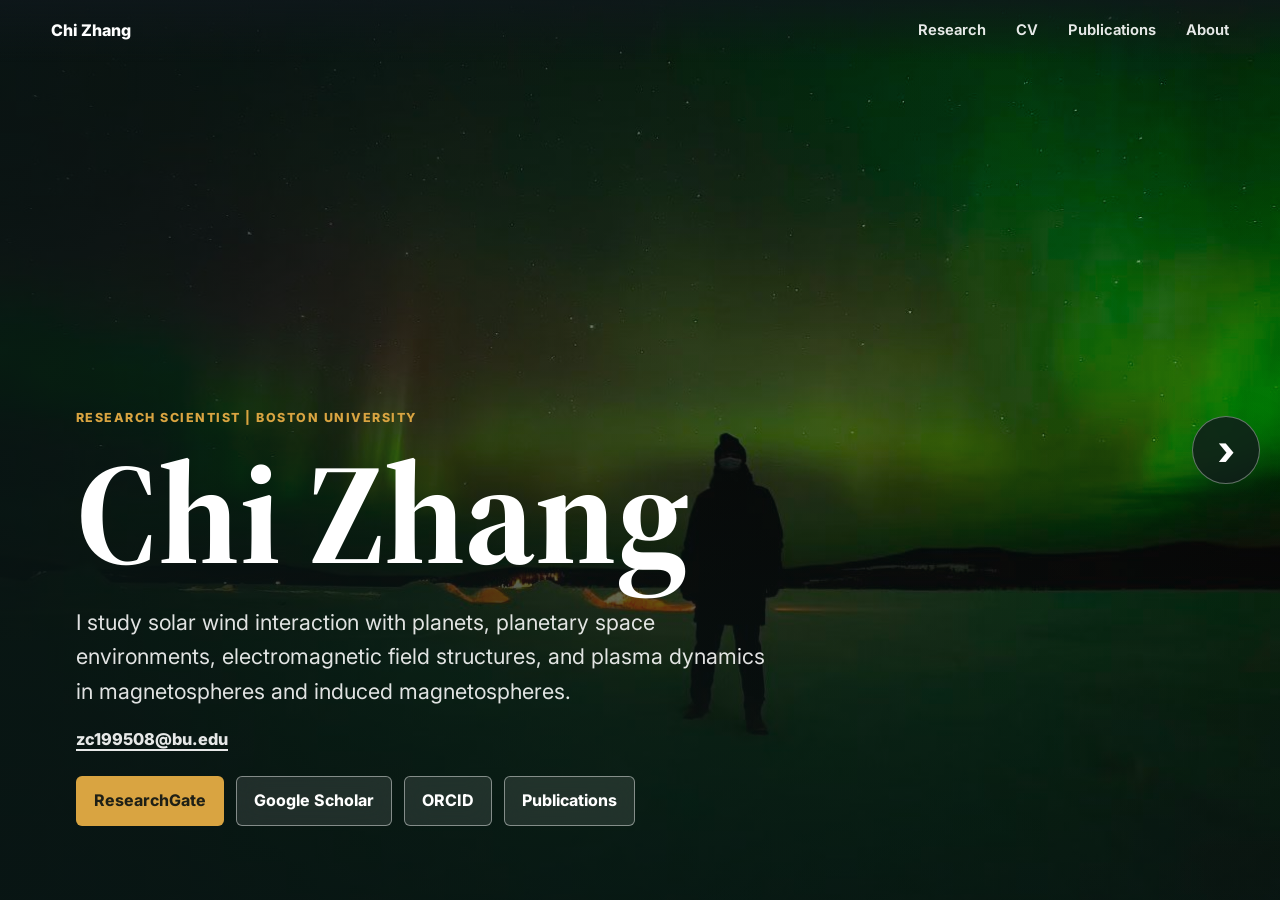
==== index.html @ c7d735a4 "Refine role panel and remove publications slide" ====
<!DOCTYPE html>
<html lang="en">
<head>
  <meta charset="utf-8">
  <meta name="viewport" content="width=device-width, initial-scale=1">
  <meta name="description" content="Chi Zhang, Research Scientist at Boston University Center for Space Physics. Space plasma physics, Martian ion escape, and planetary magnetospheres.">
  <title>Chi Zhang | Space Plasma Physics</title>
  <link rel="preconnect" href="https://fonts.googleapis.com">
  <link rel="preconnect" href="https://fonts.gstatic.com" crossorigin>
  <link href="https://fonts.googleapis.com/css2?family=Inter:wght@400;500;600;700;800&family=Source+Serif+4:wght@600;700&display=swap" rel="stylesheet">
  <link rel="stylesheet" href="styles.css">
</head>
<body class="home-page">
  <header class="site-header" aria-label="Primary navigation">
    <a class="brand" href="#home">Chi Zhang</a>
    <nav>
      <a href="#role">Research</a>
      <a href="#cv">CV</a>
      <a href="publications.html">Publications</a>
      <a href="#about">About</a>
    </nav>
  </header>

  <main id="top" class="horizontal-deck">
    <section id="home" class="hero" aria-labelledby="page-title">
      <div class="hero-media" aria-hidden="true">
        <img src="assets/aurora-sweden.jpg" alt="">
      </div>
      <div class="hero-overlay"></div>
      <div class="hero-content">
        <p class="eyebrow">Research Scientist | Boston University</p>
        <h1 id="page-title">Chi Zhang</h1>
        <p class="hero-copy">
          I study solar wind interaction with planets, planetary space environments, electromagnetic field structures, and plasma dynamics in magnetospheres and induced magnetospheres.
        </p>
        <p class="hero-email"><a href="mailto:zc199508@bu.edu">zc199508@bu.edu</a></p>
        <div class="hero-actions" aria-label="Profile links">
          <a class="button primary" href="https://www.researchgate.net/profile/Chi-Zhang-248?ev=hdr_xprf">ResearchGate</a>
          <a class="button secondary" href="https://scholar.google.com/citations?user=lSBqPlkAAAAJ&hl=zh-CN">Google Scholar</a>
          <a class="button secondary" href="https://orcid.org/0000-0001-9154-596X">ORCID</a>
          <a class="button secondary" href="publications.html">Publications</a>
        </div>
      </div>
      <a class="page-arrow next" href="#role" aria-label="Next section">›</a>
    </section>

    <section id="role" class="intro-band" aria-label="Profile overview">
      <div class="container intro-grid">
        <div class="intro-copy">
          <p class="section-kicker">Current Role</p>
          <h2>Research Scientist</h2>
          <p>
            I am a Research Scientist at the Center for Space Physics, Boston University. My work primarily uses in-situ spacecraft data, especially NASA's MAVEN measurements, to characterize the Martian space environment, solar-wind-driven plasma dynamics, and ion acceleration and escape.
          </p>
        </div>
        <img class="role-photo" src="assets/portrait-library.jpg" alt="Chi Zhang in a library">
        <aside class="profile-card" aria-label="Quick facts">
          <p>
            My work primarily uses in-situ spacecraft data, especially NASA's MAVEN measurements, to characterize the Martian space environment, solar-wind-driven plasma dynamics, and ion acceleration and escape.
          </p>
          <dl>
            <div>
              <dt>Institution</dt>
              <dd>Boston University, Center for Space Physics</dd>
            </div>
            <div>
              <dt>Research Areas</dt>
              <dd>Ion escape, magnetospheric physics, Mars, space plasma</dd>
            </div>
            <div>
              <dt>Email</dt>
              <dd><a href="mailto:zc199508@bu.edu">zc199508@bu.edu</a></dd>
            </div>
            <div>
              <dt>ORCID</dt>
              <dd><a href="https://orcid.org/0000-0001-9154-596X">0000-0001-9154-596X</a></dd>
            </div>
          </dl>
          <div class="role-focus" aria-label="Research focus">
            <p class="role-focus-title">Research Focus</p>
            <ul>
              <li>
                <strong>Planetary space environments</strong>
                <span>Electromagnetic fields, plasma environments, and planetary plasma dynamics.</span>
              </li>
              <li>
                <strong>Solar wind-planet interaction</strong>
                <span>Mass and energy transfer and conversion in solar wind-planet coupling.</span>
              </li>
              <li>
                <strong>Atmospheric escape</strong>
                <span>Solar wind and EUV-driven ion escape and long-term atmospheric evolution.</span>
              </li>
            </ul>
          </div>
        </aside>
      </div>
      <a class="page-arrow prev" href="#home" aria-label="Previous section">‹</a>
      <a class="page-arrow next" href="#featured" aria-label="Next section">›</a>
    </section>

    <section id="featured" class="section featured-section" aria-labelledby="featured-title">
      <div class="container">
        <div class="section-heading">
          <p class="section-kicker">Featured Work</p>
          <h2 id="featured-title">Research Highlights</h2>
          <p class="muted">Representative papers on Martian ion drift, ion escape, magnetic fields, electrons, and solar wind interaction.</p>
        </div>
        <div class="featured-grid">
          <article class="featured-lead">
            <img src="assets/paper-ion-drift.jpg" alt="Conceptual illustration of ion drift patterns at Mars">
            <div>
              <p class="year">Nature Communications | 2023</p>
              <h3>Detection of magnetospheric ion drift patterns at Mars</h3>
              <p>
                Discovery of wedge-like ion dispersion structures within Martian crustal fields, showing that magnetized ion behavior typical of intrinsic magnetospheres can also occur at Mars.
              </p>
              <p class="doi"><a href="https://doi.org/10.1038/s41467-023-42630-7">DOI: 10.1038/s41467-023-42630-7</a></p>
              <a href="https://www.nature.com/articles/s41467-023-42630-7">Read the article</a>
            </div>
          </article>
          <article>
            <img class="featured-card-media" src="assets/paper-anomalous-ion-escape.jpg" alt="MAVEN and Tianwen-1 observations of anomalous ion escape at Mars">
            <p class="year">Nature Communications | 2025</p>
            <h3>Anomalous Transient Enhancement of Planetary Ion Escape at Mars</h3>
            <p>Multi-spacecraft observations reveal transient ion escape enhancement at Mars under steady and weak solar wind conditions.</p>
            <p class="doi"><a href="https://doi.org/10.1038/s41467-025-58351-y">DOI: 10.1038/s41467-025-58351-y</a></p>
            <a href="https://www.nature.com/articles/s41467-025-58351-y">Read the article</a>
          </article>
          <article>
            <img class="featured-card-media" src="assets/paper-global-energy.jpg" alt="Global energy transport and conversion in the solar wind-Mars interaction">
            <p class="year">JGR: Planets | 2025</p>
            <h3>Global Energy Transport and Conversion in the Solar Wind-Mars Interaction</h3>
            <p>Statistical maps of electromagnetic energy transport and conversion across the Martian space environment.</p>
            <p class="doi"><a href="https://doi.org/10.1029/2025JE009295">DOI: 10.1029/2025JE009295</a></p>
            <a href="https://doi.org/10.1029/2025JE009295">Read the article</a>
          </article>
          <article>
            <img class="featured-card-media" src="assets/paper-3d-magnetic-field.jpg" alt="Three-dimensional induced magnetic field configuration around Mars">
            <p class="year">JGR: Planets | 2022</p>
            <h3>Three-Dimensional Configuration of Induced Magnetic Fields Around Mars</h3>
            <p>Observational reconstruction of the induced magnetic field configuration around Mars.</p>
            <p class="doi"><a href="https://doi.org/10.1029/2022JE007334">DOI: 10.1029/2022JE007334</a></p>
          </article>
          <article>
            <img class="featured-card-media" src="assets/paper-ulf-wave.png" alt="Illustration of ULF waves reforming the Martian bow shock">
            <p class="year">AGU Advances | 2025</p>
            <h3>Role of ULF Waves in Reforming the Martian Bow Shock</h3>
            <p>A study of how ultra-low-frequency waves contribute to Martian bow shock dynamics and reformation.</p>
            <p class="doi"><a href="https://doi.org/10.1029/2025AV001654">DOI: 10.1029/2025AV001654</a></p>
          </article>
        </div>
        <div class="section-action">
          <a class="button dark" href="publications.html">View Full Publications</a>
        </div>
      </div>
      <a class="page-arrow prev" href="#role" aria-label="Previous section">‹</a>
      <a class="page-arrow next" href="#cv" aria-label="Next section">›</a>
    </section>

    <section id="cv" class="section cv-section">
      <div class="container cv-layout">
        <div class="section-heading">
          <p class="section-kicker">CV</p>
          <h2>Education & Positions</h2>
          <p class="muted">Academic training, appointments, and selected honors.</p>
        </div>
        <div class="cv-columns">
          <section aria-labelledby="education-title">
            <h3 id="education-title">Education</h3>
            <div class="timeline">
              <article>
                <p class="date">2018.09 - 2023.06</p>
                <h4>Ph.D., Geophysics</h4>
                <p>University of Chinese Academy of Sciences, Beijing, China</p>
              </article>
              <article>
                <p class="date">2021.11 - 2022.10</p>
                <h4>Visiting Student</h4>
                <p>Swedish Institute of Space Physics, Kiruna, Sweden</p>
              </article>
              <article>
                <p class="date">2014.09 - 2018.06</p>
                <h4>B.S., Geophysics</h4>
                <p>China University of Geosciences (Wuhan), Wuhan, China</p>
              </article>
            </div>
          </section>
          <section aria-labelledby="positions-title">
            <h3 id="positions-title">Academic Positions</h3>
            <div class="timeline">
              <article>
                <p class="date">2025.08 - Present</p>
                <h4>Research Scientist</h4>
                <p>Boston University, Boston, MA, USA</p>
              </article>
              <article>
                <p class="date">2023.09 - 2025.08</p>
                <h4>Postdoctoral Associate</h4>
                <p>Boston University, Boston, MA, USA</p>
              </article>
            </div>
          </section>
          <section class="honors" aria-labelledby="honors-title">
            <h3 id="honors-title">Selected Honors, Fellowships, and Awards</h3>
            <div class="honor-list">
              <p><span>2024</span> Selected to attend 18th NASA Heliophysics Summer School</p>
              <p><span>2024</span> Outstanding Doctoral Dissertation Award, Chinese Academy of Sciences</p>
              <p><span>2024</span> Outstanding Contribution to the Mars Express mission 20 years in space, European Space Agency</p>
              <p><span>2023</span> Dean Scholarship, Chinese Academy of Sciences</p>
              <p><span>2022</span> National Scholarship, Chinese Academy of Sciences</p>
              <p><span>2020</span> Zhuliyuehua Scholarship, Chinese Academy of Sciences</p>
              <p><span>2020</span> National Scholarship, Chinese Academy of Sciences</p>
            </div>
          </section>
        </div>
      </div>
      <a class="page-arrow prev" href="#featured" aria-label="Previous section">‹</a>
      <a class="page-arrow next" href="#about" aria-label="Next section">›</a>
    </section>

    <section id="about" class="section about-section">
      <div class="container about-grid">
        <div>
          <p class="section-kicker">Beyond The Office</p>
          <h2>Roots, rhythms, and the game</h2>
          <p>
            During my Ph.D. at the Institute of Geology and Geophysics, Chinese Academy of Sciences, I spent 2021.11-2022.10 as a visiting student at the Swedish Institute of Space Physics in Kiruna, Sweden, where I learned Mars Express ion data analysis. Away from research, I enjoy Jay Chou's music, especially "&#x67AB;" ("Maple"), basketball, and the NBA 2K series. Kobe Bryant is my favorite player, and the Mamba Mentality continues to inspire me.
          </p>
        </div>
        <div class="photo-mosaic" aria-label="Personal photo gallery">
          <figure class="wide">
            <img src="assets/sky-sweden.jpg" alt="Colorful polar stratospheric clouds over a snowy road in Sweden">
            <figcaption>Kiruna, Sweden</figcaption>
          </figure>
          <figure>
            <img src="assets/research-visit.jpg" alt="Research visit group photo in front of a space science wall">
            <figcaption>Swedish Institute of Space Physics</figcaption>
          </figure>
          <figure>
            <img src="assets/basketball.jpg" alt="Chi Zhang playing basketball">
            <figcaption>Basketball</figcaption>
          </figure>
          <figure>
            <img src="assets/jay-chou.jpg" alt="Jay Chou album image">
            <figcaption>Jay Chou | &#x67AB; (Maple)</figcaption>
          </figure>
          <figure>
            <img src="assets/kobe-bryant.jpg" alt="Kobe Bryant Mamba Mentality image">
            <figcaption>Kobe Bryant | Mamba Mentality</figcaption>
          </figure>
        </div>
      </div>
      <a class="page-arrow prev" href="#cv" aria-label="Previous section">‹</a>
    </section>

  </main>

  <footer>
    <p>Chi Zhang | Center for Space Physics, Boston University</p>
    <p>Last updated May 2026</p>
  </footer>
</body>
</html>
---- styles.css ----
:root {
  --ink: #182025;
  --muted: #5d676d;
  --line: #d9e0df;
  --paper: #f7f6f1;
  --white: #ffffff;
  --forest: #1f4d43;
  --teal: #2a7f77;
  --rust: #b86137;
  --gold: #d9a441;
  --shadow: 0 24px 70px rgba(20, 31, 36, 0.18);
}

* {
  box-sizing: border-box;
}

html {
  scroll-behavior: smooth;
}

body {
  margin: 0;
  color: var(--ink);
  background: var(--paper);
  font-family: Inter, system-ui, -apple-system, BlinkMacSystemFont, "Segoe UI", sans-serif;
  line-height: 1.6;
}

body.home-page {
  overflow: hidden;
}

img {
  display: block;
  max-width: 100%;
}

a {
  color: inherit;
}

.site-header {
  position: fixed;
  z-index: 20;
  top: 0;
  left: 0;
  right: 0;
  display: flex;
  align-items: center;
  justify-content: space-between;
  gap: 24px;
  padding: 18px clamp(20px, 4vw, 56px);
  color: var(--white);
  background: linear-gradient(to bottom, rgba(15, 24, 28, 0.78), rgba(15, 24, 28, 0));
}

.site-header.solid {
  position: sticky;
  color: var(--white);
  background: rgba(17, 25, 28, 0.96);
}

.brand {
  font-weight: 800;
  text-decoration: none;
  letter-spacing: 0;
}

nav {
  display: flex;
  gap: clamp(14px, 2.4vw, 30px);
  align-items: center;
  font-size: 0.92rem;
  font-weight: 650;
}

nav a {
  text-decoration: none;
  opacity: 0.9;
}

nav a:hover {
  opacity: 1;
}

.hero {
  position: relative;
  min-height: 88svh;
  display: grid;
  align-items: end;
  overflow: hidden;
  color: var(--white);
  padding: 120px clamp(20px, 6vw, 76px) 74px;
}

.horizontal-deck {
  display: flex;
  width: 100vw;
  height: 100svh;
  overflow-x: auto;
  overflow-y: hidden;
  scroll-snap-type: x mandatory;
  scroll-behavior: smooth;
  scrollbar-width: none;
}

.horizontal-deck::-webkit-scrollbar {
  display: none;
}

.horizontal-deck > section {
  position: relative;
  flex: 0 0 100vw;
  height: 100svh;
  overflow-y: auto;
  scroll-snap-align: start;
  scroll-snap-stop: always;
}

.page-arrow {
  position: absolute;
  z-index: 12;
  top: 50%;
  display: inline-grid;
  width: 68px;
  height: 68px;
  place-items: center;
  border-radius: 999px;
  color: var(--white);
  border: 1px solid rgba(255, 255, 255, 0.36);
  background: rgba(17, 25, 28, 0.82);
  box-shadow: 0 18px 48px rgba(17, 25, 28, 0.28);
  font-size: 2.7rem;
  font-weight: 700;
  line-height: 1;
  text-decoration: none;
  transform: translateY(-50%);
  backdrop-filter: blur(10px);
}

.page-arrow.prev {
  left: 20px;
}

.page-arrow.next {
  right: 20px;
}

.page-arrow:hover {
  background: var(--forest);
  transform: translateY(-50%) scale(1.04);
}

.horizontal-deck .section,
.horizontal-deck .intro-band {
  display: grid;
  align-items: center;
  padding-top: clamp(72px, 7vw, 92px);
  padding-bottom: clamp(42px, 5vw, 64px);
}

.horizontal-deck .section-heading h2 {
  font-size: clamp(2rem, 3.5vw, 3.4rem);
}

.horizontal-deck .featured-section .section-heading {
  margin-bottom: 22px;
}

.horizontal-deck .featured-section .section-action {
  margin-top: 14px;
}

.horizontal-deck .hero {
  min-height: 100svh;
  height: 100svh;
}

.horizontal-deck #role {
  padding-top: clamp(56px, 5vw, 70px);
  padding-bottom: clamp(24px, 3vw, 42px);
}

.hero-media,
.hero-overlay {
  position: absolute;
  inset: 0;
}

.hero-media img {
  width: 100%;
  height: 100%;
  object-fit: cover;
}

.hero-overlay {
  background:
    linear-gradient(90deg, rgba(8, 21, 20, 0.86), rgba(8, 21, 20, 0.52) 46%, rgba(8, 21, 20, 0.18)),
    linear-gradient(0deg, rgba(8, 21, 20, 0.74), rgba(8, 21, 20, 0.05) 48%);
}

.hero-content {
  position: relative;
  width: min(780px, 100%);
}

.eyebrow,
.section-kicker {
  margin: 0 0 12px;
  color: var(--gold);
  font-size: 0.78rem;
  font-weight: 800;
  letter-spacing: 0.12em;
  text-transform: uppercase;
}

h1,
h2,
h3,
p {
  overflow-wrap: anywhere;
}

h1,
h2 {
  font-family: "Source Serif 4", Georgia, serif;
  line-height: 1.02;
  letter-spacing: 0;
}

h1 {
  margin: 0;
  font-size: clamp(4rem, 12vw, 9rem);
}

h2 {
  margin: 0 0 18px;
  font-size: clamp(2.2rem, 5vw, 4.8rem);
}

h3 {
  margin: 0 0 10px;
  line-height: 1.2;
  font-size: 1.08rem;
}

.hero-copy {
  max-width: 690px;
  margin: 18px 0 28px;
  color: rgba(255, 255, 255, 0.88);
  font-size: clamp(1.04rem, 2vw, 1.35rem);
}

.hero-email {
  margin: -10px 0 24px;
  color: rgba(255, 255, 255, 0.9);
  font-size: 1.02rem;
  font-weight: 800;
}

.hero-email a {
  text-decoration-thickness: 2px;
  text-underline-offset: 4px;
}

.hero-actions,
.contact-actions {
  display: flex;
  flex-wrap: wrap;
  gap: 12px;
}

.button {
  display: inline-flex;
  min-height: 44px;
  align-items: center;
  justify-content: center;
  border: 1px solid transparent;
  border-radius: 6px;
  padding: 11px 17px;
  font-weight: 750;
  text-decoration: none;
  transition: transform 180ms ease, background 180ms ease, border-color 180ms ease;
}

.button:hover {
  transform: translateY(-1px);
}

.button.primary {
  background: var(--gold);
  color: #1f2016;
}

.button.secondary {
  border-color: rgba(255, 255, 255, 0.45);
  color: var(--white);
  background: rgba(255, 255, 255, 0.1);
  backdrop-filter: blur(12px);
}

.button.dark {
  color: var(--white);
  background: var(--forest);
}

.container {
  width: min(1160px, calc(100% - 40px));
  margin: 0 auto;
}

.section {
  padding: clamp(70px, 10vw, 126px) 0;
}

.intro-band {
  background: var(--white);
  padding: clamp(54px, 8vw, 92px) 0;
}

.intro-grid,
.about-grid,
.contact-grid {
  display: grid;
  grid-template-columns: minmax(0, 1.05fr) minmax(320px, 0.95fr);
  gap: clamp(34px, 6vw, 72px);
  align-items: center;
}

.horizontal-deck .intro-grid {
  width: min(1320px, calc(100% - 96px));
  grid-template-columns: minmax(360px, 0.92fr) minmax(520px, 1.08fr);
  grid-template-areas:
    "copy copy"
    "photo card";
  align-items: center;
  gap: 14px clamp(44px, 5vw, 76px);
}

.horizontal-deck .intro-copy {
  grid-area: copy;
  justify-self: center;
  max-width: 980px;
  text-align: center;
}

.horizontal-deck .intro-copy h2 {
  font-size: clamp(3.8rem, 5.1vw, 5.8rem);
  margin-bottom: 8px;
}

.horizontal-deck .intro-copy p:not(.section-kicker) {
  display: none;
}

.role-photo {
  display: none;
}

.horizontal-deck .role-photo {
  display: block;
  grid-area: photo;
  justify-self: end;
  width: min(500px, 100%);
  height: min(520px, calc(100svh - 250px));
  aspect-ratio: auto;
  object-fit: cover;
  border-radius: 8px;
  box-shadow: var(--shadow);
}

.horizontal-deck .profile-card {
  grid-area: card;
  justify-self: start;
  grid-template-columns: 1fr;
  width: min(720px, 100%);
  padding: clamp(18px, 1.8vw, 24px);
}

.horizontal-deck .profile-card > p {
  margin: 0 0 16px;
  color: var(--muted);
  font-size: clamp(1.08rem, 1.25vw, 1.28rem);
  line-height: 1.52;
}

.horizontal-deck .intro-grid::after {
  content: none;
}

.intro-grid > div > p,
.about-grid > div > p,
.contact-grid > div > p,
.muted {
  color: var(--muted);
  font-size: 1.05rem;
}

.profile-card {
  display: grid;
  grid-template-columns: 148px minmax(0, 1fr);
  gap: 22px;
  align-items: center;
  border: 1px solid var(--line);
  border-radius: 8px;
  padding: 18px;
  background: #fbfaf6;
  box-shadow: var(--shadow);
}

.profile-card img {
  width: 148px;
  aspect-ratio: 1;
  object-fit: cover;
  border-radius: 8px;
}

dl {
  margin: 0;
}

dl div + div {
  margin-top: 14px;
}

.horizontal-deck dl div + div {
  margin-top: 13px;
}

dt {
  color: var(--teal);
  font-size: 0.78rem;
  font-weight: 800;
  letter-spacing: 0.1em;
  text-transform: uppercase;
}

dd {
  margin: 2px 0 0;
  font-size: 1.02rem;
  font-weight: 700;
}

.role-focus {
  margin-top: 13px;
  border-top: 1px solid var(--line);
  padding-top: 11px;
}

.role-focus-title {
  margin: 0 0 10px;
  color: var(--teal);
  font-size: 0.75rem;
  font-weight: 800;
  letter-spacing: 0.1em;
  text-transform: uppercase;
}

.role-focus ul {
  display: grid;
  grid-template-columns: repeat(3, minmax(0, 1fr));
  gap: 9px;
  margin: 0;
  padding: 0;
  list-style: none;
}

.role-focus li {
  display: grid;
  gap: 2px;
}

.role-focus strong {
  color: var(--ink);
  font-size: 0.98rem;
  line-height: 1.25;
}

.role-focus span {
  color: var(--muted);
  font-size: 0.86rem;
  line-height: 1.38;
}

.section-heading {
  max-width: 680px;
  margin-bottom: 34px;
}

.research-grid {
  display: grid;
  grid-template-columns: repeat(3, minmax(0, 1fr));
  gap: 18px;
}

.featured-section {
  background: #f1efe7;
}

.featured-grid {
  display: grid;
  grid-template-columns: minmax(0, 1.1fr) minmax(0, 0.9fr);
  gap: 16px;
}

.horizontal-deck .featured-grid {
  grid-template-columns: repeat(3, minmax(0, 1fr));
  grid-template-rows: repeat(2, minmax(0, 1fr));
  align-items: stretch;
  height: min(480px, calc(100svh - 360px));
}

.featured-grid article {
  border: 1px solid rgba(31, 77, 67, 0.16);
  border-radius: 8px;
  padding: 24px;
  background: rgba(255, 255, 255, 0.72);
  box-shadow: 0 14px 44px rgba(20, 31, 36, 0.08);
}

.horizontal-deck .featured-grid article {
  min-height: 0;
  overflow: hidden;
  padding: 16px;
}

.featured-grid .featured-lead {
  grid-row: span 2;
  display: block;
  min-height: 0;
  padding: 0;
  overflow: hidden;
  color: var(--ink);
  background: var(--white);
}

.horizontal-deck .featured-grid .featured-lead {
  grid-row: span 2;
}

.featured-grid .featured-lead > img {
  width: 100%;
  aspect-ratio: 1.08;
  object-fit: contain;
  background: #050708;
}

.horizontal-deck .featured-grid .featured-lead > img {
  height: 44%;
  aspect-ratio: auto;
  object-fit: contain;
  background: #050708;
}

.featured-grid .featured-lead > div {
  padding: 24px 26px 28px;
  background: linear-gradient(180deg, #ffffff, #f7f6f1);
}

.horizontal-deck .featured-grid .featured-lead > div {
  height: 56%;
  padding: 18px 22px;
  overflow: hidden;
}

.featured-card-media {
  width: calc(100% + 48px);
  max-width: none;
  height: 148px;
  object-fit: cover;
  margin: -24px -24px 18px;
  border-radius: 8px 8px 0 0;
}

.horizontal-deck .featured-card-media {
  width: calc(100% + 32px);
  height: 96px;
  margin: -16px -16px 14px;
  object-fit: contain;
  background: #f7f6f1;
}

.featured-grid .year {
  margin: 0 0 10px;
  color: var(--rust);
  font-size: 0.78rem;
  font-weight: 850;
  letter-spacing: 0.08em;
  text-transform: uppercase;
}

.featured-grid h3 {
  font-size: clamp(1.35rem, 2.4vw, 2.25rem);
}

.featured-grid article:not(.featured-lead) h3 {
  font-size: 1.16rem;
}

.horizontal-deck .featured-grid article:not(.featured-lead) h3 {
  font-size: 0.9rem;
  line-height: 1.15;
}

.horizontal-deck .featured-grid .featured-lead h3 {
  font-size: clamp(1.26rem, 2vw, 1.75rem);
}

.featured-grid p {
  margin: 0 0 18px;
  color: var(--muted);
}

.horizontal-deck .featured-grid p {
  margin-bottom: 8px;
  font-size: 0.92rem;
  line-height: 1.45;
}

.horizontal-deck .featured-grid p:not(.year):not(.doi) {
  display: none;
}

.horizontal-deck .featured-grid .doi,
.horizontal-deck .featured-grid a {
  font-size: 0.88rem;
}

.horizontal-deck .featured-grid article:not(.featured-lead) > a {
  display: none;
}

.featured-grid .doi a {
  color: var(--forest);
  font-weight: 800;
  text-decoration-thickness: 2px;
  text-underline-offset: 4px;
}

.featured-grid .featured-lead p {
  color: var(--muted);
}

.featured-grid a {
  color: var(--forest);
  font-weight: 800;
  text-decoration-thickness: 2px;
  text-underline-offset: 4px;
}

.featured-grid .featured-lead a {
  color: var(--forest);
}

.section-action {
  margin-top: 24px;
}

.research-grid article {
  min-height: 252px;
  border-top: 4px solid var(--teal);
  padding: 26px 24px;
  background: var(--white);
  box-shadow: 0 14px 42px rgba(20, 31, 36, 0.08);
}

.research-grid span {
  display: block;
  margin-bottom: 48px;
  color: var(--rust);
  font-weight: 800;
}

.research-grid p,
.publication-list p {
  margin: 0;
  color: var(--muted);
}

.publication-band {
  background: #e8efec;
}

.publications-preview {
  display: grid;
  grid-template-columns: minmax(0, 0.9fr) auto;
  gap: 32px;
  align-items: center;
}

.cv-section {
  background: var(--white);
}

.cv-layout {
  display: grid;
  grid-template-columns: 0.68fr 1.32fr;
  gap: clamp(32px, 6vw, 78px);
  align-items: start;
}

.cv-columns {
  display: grid;
  gap: 18px;
}

.cv-columns > section {
  border: 1px solid var(--line);
  border-radius: 8px;
  padding: 24px;
  background: #fbfaf6;
}

.cv-columns h3 {
  margin-bottom: 18px;
  color: var(--forest);
  font-size: 1.12rem;
}

.timeline {
  display: grid;
  gap: 16px;
}

.timeline article {
  border-left: 3px solid var(--teal);
  padding-left: 16px;
}

.date,
.honor-list span {
  color: var(--rust);
  font-size: 0.78rem;
  font-weight: 850;
  letter-spacing: 0.08em;
  text-transform: uppercase;
}

.timeline h4 {
  margin: 2px 0 4px;
  font-size: 1rem;
}

.timeline p,
.honor-list p {
  margin: 0;
  color: var(--muted);
}

.honor-list {
  display: grid;
  gap: 12px;
}

.honor-list p {
  display: grid;
  grid-template-columns: 58px minmax(0, 1fr);
  gap: 10px;
}

.publications-layout {
  display: grid;
  grid-template-columns: 0.78fr 1.22fr;
  gap: clamp(32px, 6vw, 78px);
  align-items: start;
}

.publication-list {
  display: grid;
  gap: 14px;
}

.publication-list article {
  display: grid;
  grid-template-columns: 174px minmax(0, 1fr);
  gap: 18px;
  align-items: center;
  border-left: 4px solid var(--forest);
  padding: 20px 22px;
  background: rgba(255, 255, 255, 0.68);
}

.publication-list article:not(:has(img)) {
  grid-template-columns: 1fr;
}

.publication-list img {
  width: 174px;
  aspect-ratio: 1.35;
  object-fit: cover;
  border-radius: 6px;
  background: var(--ink);
}

.publication-list .year {
  margin-bottom: 7px;
  color: var(--rust);
  font-size: 0.82rem;
  font-weight: 850;
}

.publication-list a {
  display: inline-block;
  margin-top: 10px;
  color: var(--forest);
  font-weight: 800;
  text-decoration-thickness: 2px;
  text-underline-offset: 4px;
}

.publication-full-list {
  display: grid;
  gap: 10px;
  margin: 0;
  padding: 0;
  list-style: none;
  counter-reset: publications;
}

.publication-full-list li {
  counter-increment: publications;
  position: relative;
  display: grid;
  grid-template-columns: 62px minmax(0, 1fr);
  gap: 14px;
  align-items: start;
  border-left: 4px solid var(--forest);
  padding: 13px 16px 13px 18px;
  background: rgba(255, 255, 255, 0.72);
}

.publication-full-list li::before {
  content: counter(publications, decimal-leading-zero);
  position: absolute;
  right: 14px;
  bottom: 8px;
  color: rgba(31, 77, 67, 0.16);
  font-weight: 850;
}

.publication-full-list span {
  color: var(--rust);
  font-size: 0.78rem;
  font-weight: 850;
}

.publication-page {
  background: #e8efec;
}

.publication-hero {
  padding: 92px 0 64px;
  color: var(--white);
  background:
    linear-gradient(90deg, rgba(12, 28, 27, 0.92), rgba(12, 28, 27, 0.74)),
    url("assets/paper-3d-magnetic-field.jpg") center / cover;
}

.publication-hero h1 {
  margin: 0;
  font-size: clamp(3rem, 8vw, 7rem);
}

.publication-hero p:not(.eyebrow) {
  max-width: 780px;
  color: rgba(255, 255, 255, 0.82);
  font-size: 1.08rem;
}

.publication-page-layout {
  display: grid;
  grid-template-columns: 0.36fr 1fr;
  gap: clamp(30px, 5vw, 70px);
  align-items: start;
}

.publication-panel {
  background: #e8efec;
}

.horizontal-deck .publication-panel {
  align-items: start;
  padding-top: 82px;
}

.publication-embedded-layout {
  display: grid;
  grid-template-columns: minmax(220px, 0.34fr) minmax(0, 1fr);
  gap: clamp(24px, 4vw, 56px);
  align-items: start;
}

.publication-embedded-heading {
  position: sticky;
  top: 20px;
}

.publication-embedded-heading h2 {
  font-size: clamp(2.4rem, 5vw, 5rem);
}

.horizontal-deck .publication-detail-list {
  gap: 10px;
}

.horizontal-deck .publication-detail-list li {
  padding: 15px 52px 15px 18px;
}

.horizontal-deck .publication-detail-list h3 {
  font-size: 1rem;
}

.horizontal-deck .publication-detail-list .authors {
  font-size: 0.88rem;
}

.publication-note {
  position: sticky;
  top: 92px;
}

.publication-note h2 {
  font-size: clamp(2.2rem, 4vw, 4.4rem);
}

.publication-detail-list {
  display: grid;
  gap: 14px;
  margin: 0;
  padding: 0;
  list-style: none;
  counter-reset: publication-details;
}

.publication-detail-list li {
  counter-increment: publication-details;
  position: relative;
  border-left: 4px solid var(--forest);
  border-radius: 0 8px 8px 0;
  padding: 20px 58px 20px 22px;
  background: rgba(255, 255, 255, 0.78);
  box-shadow: 0 12px 32px rgba(20, 31, 36, 0.06);
}

.publication-detail-list li::after {
  content: counter(publication-details, decimal-leading-zero);
  position: absolute;
  top: 18px;
  right: 18px;
  color: rgba(31, 77, 67, 0.18);
  font-size: 1.2rem;
  font-weight: 850;
}

.publication-detail-list h3 {
  margin-bottom: 8px;
  font-size: 1.14rem;
}

.pub-meta {
  margin: 0 0 8px;
  color: var(--rust);
  font-size: 0.78rem;
  font-weight: 850;
  letter-spacing: 0.08em;
  text-transform: uppercase;
}

.publication-detail-list .authors {
  margin: 0 0 10px;
  color: var(--muted);
}

.publication-detail-list a {
  color: var(--forest);
  font-weight: 800;
  overflow-wrap: anywhere;
  text-decoration-thickness: 2px;
  text-underline-offset: 4px;
}

.photo-mosaic {
  display: grid;
  grid-template-columns: repeat(2, minmax(0, 1fr));
  gap: 14px;
}

.image-credit {
  grid-column: 2;
  margin: -4px 0 0;
  color: var(--muted);
  font-size: 0.76rem;
}

figure {
  position: relative;
  margin: 0;
  overflow: hidden;
  border-radius: 8px;
  background: var(--ink);
}

figure.wide {
  grid-column: 1 / -1;
}

figure img {
  width: 100%;
  height: 100%;
  min-height: 230px;
  aspect-ratio: 1.35;
  object-fit: cover;
}

figure.wide img {
  aspect-ratio: 2.08;
}

figcaption {
  position: absolute;
  left: 12px;
  bottom: 12px;
  border-radius: 6px;
  padding: 7px 10px;
  color: var(--white);
  background: rgba(15, 24, 28, 0.72);
  font-size: 0.82rem;
  font-weight: 750;
}

.contact-band {
  color: var(--white);
  background: var(--forest);
}

.contact-band p {
  color: rgba(255, 255, 255, 0.78);
}

.contact-band .section-kicker {
  color: var(--gold);
}

.contact-band .contact-grid > div > p {
  color: rgba(255, 255, 255, 0.8);
}

.contact-grid {
  grid-template-columns: minmax(0, 1fr) auto;
}

footer {
  display: flex;
  justify-content: space-between;
  gap: 20px;
  padding: 24px clamp(20px, 4vw, 56px);
  color: rgba(255, 255, 255, 0.7);
  background: #11191c;
  font-size: 0.88rem;
}

body.home-page footer {
  display: none;
}

footer p {
  margin: 0;
}

@media (max-width: 700px) {
  .site-header {
    position: absolute;
    align-items: flex-start;
    padding-top: 16px;
  }

  nav {
    justify-content: flex-end;
    flex-wrap: wrap;
    gap: 8px 14px;
    font-size: 0.82rem;
  }

  .hero {
    min-height: 86svh;
    padding-top: 112px;
  }

  .intro-grid,
  .about-grid,
  .cv-layout,
  .publications-layout,
  .contact-grid,
  .featured-grid {
    grid-template-columns: 1fr;
  }

  .research-grid {
    grid-template-columns: repeat(2, minmax(0, 1fr));
  }

  .featured-grid .featured-lead {
    grid-row: auto;
  }

  .publication-list article {
    grid-template-columns: 140px minmax(0, 1fr);
  }

  .publication-list img {
    width: 140px;
  }

  .profile-card {
    grid-template-columns: 112px minmax(0, 1fr);
  }

  .profile-card img {
    width: 112px;
  }

  .research-grid article {
    min-height: 0;
  }

  .research-grid span {
    margin-bottom: 24px;
  }

  .contact-grid {
    align-items: start;
  }

  .publications-preview,
  .publication-page-layout {
    grid-template-columns: 1fr;
  }

  .publication-note {
    position: static;
  }
}

@media (min-width: 701px) and (max-width: 1000px) {
  .horizontal-deck #role {
    padding-top: 64px;
    padding-bottom: 28px;
  }

  .horizontal-deck .intro-grid {
    width: min(100%, calc(100% - 40px));
    grid-template-columns: minmax(240px, 0.72fr) minmax(0, 1fr);
    gap: 14px 34px;
  }

  .horizontal-deck .intro-copy h2 {
    font-size: clamp(3rem, 6.6vw, 4rem);
  }

  .horizontal-deck .role-photo {
    width: min(320px, 100%);
    height: min(430px, calc(100svh - 260px));
  }

  .horizontal-deck .profile-card {
    padding: 13px 16px;
  }

  .horizontal-deck .profile-card > p {
    margin-bottom: 10px;
    font-size: 0.93rem;
    line-height: 1.38;
  }

  .horizontal-deck dl div + div {
    margin-top: 9px;
  }

  .horizontal-deck dd {
    font-size: 0.96rem;
  }

  .role-focus {
    margin-top: 10px;
    padding-top: 8px;
  }

  .role-focus ul {
    grid-template-columns: 1fr;
    gap: 6px;
  }

  .role-focus strong {
    font-size: 0.86rem;
  }

  .role-focus span {
    font-size: 0.78rem;
    line-height: 1.3;
  }
}

@media (max-width: 560px) {
  .site-header {
    display: block;
  }

  nav {
    justify-content: flex-start;
    margin-top: 10px;
  }

  .hero {
    min-height: 92svh;
    padding-bottom: 52px;
  }

  h1 {
    font-size: clamp(3.5rem, 18vw, 5.8rem);
  }

  .profile-card {
    grid-template-columns: 1fr;
  }

  .profile-card img {
    width: 100%;
    aspect-ratio: 1.25;
  }

  .photo-mosaic {
    grid-template-columns: 1fr;
  }

  .image-credit {
    grid-column: auto;
  }

  .research-grid {
    grid-template-columns: 1fr;
  }

  .publication-list article,
  .publication-list article:not(:has(img)) {
    grid-template-columns: 1fr;
  }

  .publication-list img {
    width: 100%;
  }

  .publication-embedded-layout {
    grid-template-columns: 1fr;
  }

  .publication-embedded-heading {
    position: static;
  }

  .publication-full-list li {
    grid-template-columns: 48px minmax(0, 1fr);
    padding-right: 42px;
  }

  .honor-list p {
    grid-template-columns: 52px minmax(0, 1fr);
  }

  .publication-detail-list li {
    padding-right: 44px;
  }

  figure.wide {
    grid-column: auto;
  }

  figure.wide img,
  figure img {
    aspect-ratio: 1.1;
  }

  footer {
    display: block;
  }

  footer p + p {
    margin-top: 6px;
  }
}
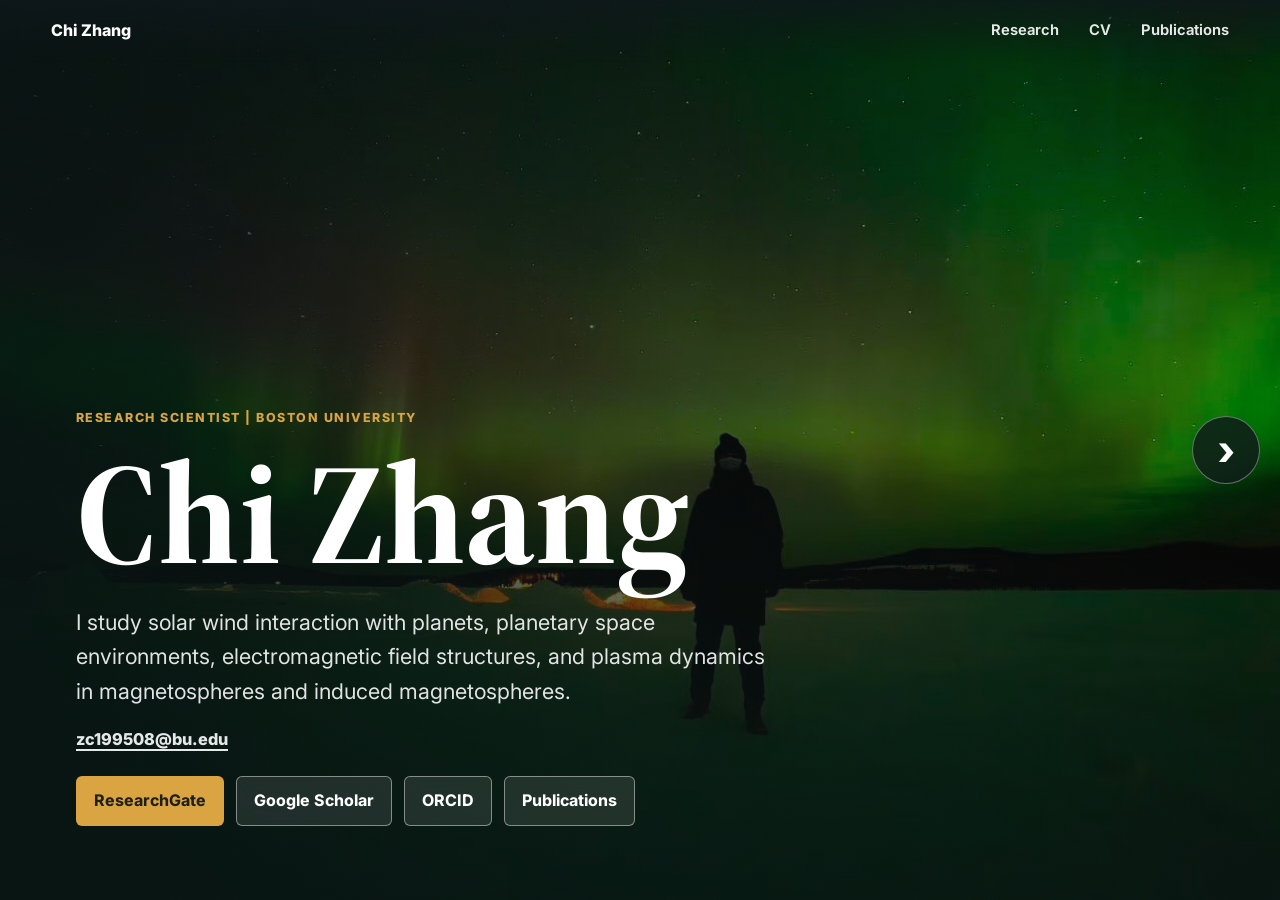
==== commit b7814fa7: "Remove personal about slide" ====
--- a/index.html
+++ b/index.html
@@ -17,7 +17,6 @@
       <a href="#role">Research</a>
       <a href="#cv">CV</a>
       <a href="publications.html">Publications</a>
-      <a href="#about">About</a>
     </nav>
   </header>
 
@@ -216,42 +215,6 @@
         </div>
       </div>
       <a class="page-arrow prev" href="#featured" aria-label="Previous section">‹</a>
-      <a class="page-arrow next" href="#about" aria-label="Next section">›</a>
-    </section>
-
-    <section id="about" class="section about-section">
-      <div class="container about-grid">
-        <div>
-          <p class="section-kicker">Beyond The Office</p>
-          <h2>Roots, rhythms, and the game</h2>
-          <p>
-            During my Ph.D. at the Institute of Geology and Geophysics, Chinese Academy of Sciences, I spent 2021.11-2022.10 as a visiting student at the Swedish Institute of Space Physics in Kiruna, Sweden, where I learned Mars Express ion data analysis. Away from research, I enjoy Jay Chou's music, especially "&#x67AB;" ("Maple"), basketball, and the NBA 2K series. Kobe Bryant is my favorite player, and the Mamba Mentality continues to inspire me.
-          </p>
-        </div>
-        <div class="photo-mosaic" aria-label="Personal photo gallery">
-          <figure class="wide">
-            <img src="assets/sky-sweden.jpg" alt="Colorful polar stratospheric clouds over a snowy road in Sweden">
-            <figcaption>Kiruna, Sweden</figcaption>
-          </figure>
-          <figure>
-            <img src="assets/research-visit.jpg" alt="Research visit group photo in front of a space science wall">
-            <figcaption>Swedish Institute of Space Physics</figcaption>
-          </figure>
-          <figure>
-            <img src="assets/basketball.jpg" alt="Chi Zhang playing basketball">
-            <figcaption>Basketball</figcaption>
-          </figure>
-          <figure>
-            <img src="assets/jay-chou.jpg" alt="Jay Chou album image">
-            <figcaption>Jay Chou | &#x67AB; (Maple)</figcaption>
-          </figure>
-          <figure>
-            <img src="assets/kobe-bryant.jpg" alt="Kobe Bryant Mamba Mentality image">
-            <figcaption>Kobe Bryant | Mamba Mentality</figcaption>
-          </figure>
-        </div>
-      </div>
-      <a class="page-arrow prev" href="#cv" aria-label="Previous section">‹</a>
     </section>
 
   </main>
--- a/styles.css
+++ b/styles.css
@@ -165,11 +165,11 @@
 }
 
 .horizontal-deck .featured-section .section-heading {
-  margin-bottom: 22px;
+  margin-bottom: 18px;
 }
 
 .horizontal-deck .featured-section .section-action {
-  margin-top: 14px;
+  margin-top: 16px;
 }
 
 .horizontal-deck .hero {
@@ -180,6 +180,11 @@
 .horizontal-deck #role {
   padding-top: clamp(56px, 5vw, 70px);
   padding-bottom: clamp(24px, 3vw, 42px);
+}
+
+.horizontal-deck #featured {
+  padding-top: clamp(56px, 4vw, 68px);
+  padding-bottom: clamp(24px, 3vw, 38px);
 }
 
 .hero-media,
@@ -508,7 +513,12 @@
   grid-template-columns: repeat(3, minmax(0, 1fr));
   grid-template-rows: repeat(2, minmax(0, 1fr));
   align-items: stretch;
-  height: min(480px, calc(100svh - 360px));
+  height: min(520px, calc(100svh - 300px));
+  gap: 18px;
+}
+
+.horizontal-deck .featured-section .container {
+  width: min(1340px, calc(100% - 96px));
 }
 
 .featured-grid article {
@@ -522,7 +532,12 @@
 .horizontal-deck .featured-grid article {
   min-height: 0;
   overflow: hidden;
-  padding: 16px;
+  padding: 18px;
+}
+
+.horizontal-deck .featured-grid article:not(.featured-lead) {
+  display: flex;
+  flex-direction: column;
 }
 
 .featured-grid .featured-lead {
@@ -547,7 +562,7 @@
 }
 
 .horizontal-deck .featured-grid .featured-lead > img {
-  height: 44%;
+  height: 50%;
   aspect-ratio: auto;
   object-fit: contain;
   background: #050708;
@@ -559,7 +574,7 @@
 }
 
 .horizontal-deck .featured-grid .featured-lead > div {
-  height: 56%;
+  height: 50%;
   padding: 18px 22px;
   overflow: hidden;
 }
@@ -574,9 +589,10 @@
 }
 
 .horizontal-deck .featured-card-media {
-  width: calc(100% + 32px);
-  height: 96px;
-  margin: -16px -16px 14px;
+  width: calc(100% + 36px);
+  height: clamp(136px, 17svh, 160px);
+  flex: 0 0 clamp(136px, 17svh, 160px);
+  margin: -18px -18px 16px;
   object-fit: contain;
   background: #f7f6f1;
 }
@@ -599,8 +615,9 @@
 }
 
 .horizontal-deck .featured-grid article:not(.featured-lead) h3 {
-  font-size: 0.9rem;
-  line-height: 1.15;
+  font-size: clamp(0.92rem, 0.95vw, 1.04rem);
+  line-height: 1.18;
+  margin-bottom: 8px;
 }
 
 .horizontal-deck .featured-grid .featured-lead h3 {
@@ -613,7 +630,7 @@
 }
 
 .horizontal-deck .featured-grid p {
-  margin-bottom: 8px;
+  margin-bottom: 6px;
   font-size: 0.92rem;
   line-height: 1.45;
 }
@@ -624,7 +641,12 @@
 
 .horizontal-deck .featured-grid .doi,
 .horizontal-deck .featured-grid a {
-  font-size: 0.88rem;
+  font-size: 0.84rem;
+}
+
+.horizontal-deck .featured-grid article:not(.featured-lead) .doi {
+  margin-top: auto;
+  margin-bottom: 0;
 }
 
 .horizontal-deck .featured-grid article:not(.featured-lead) > a {
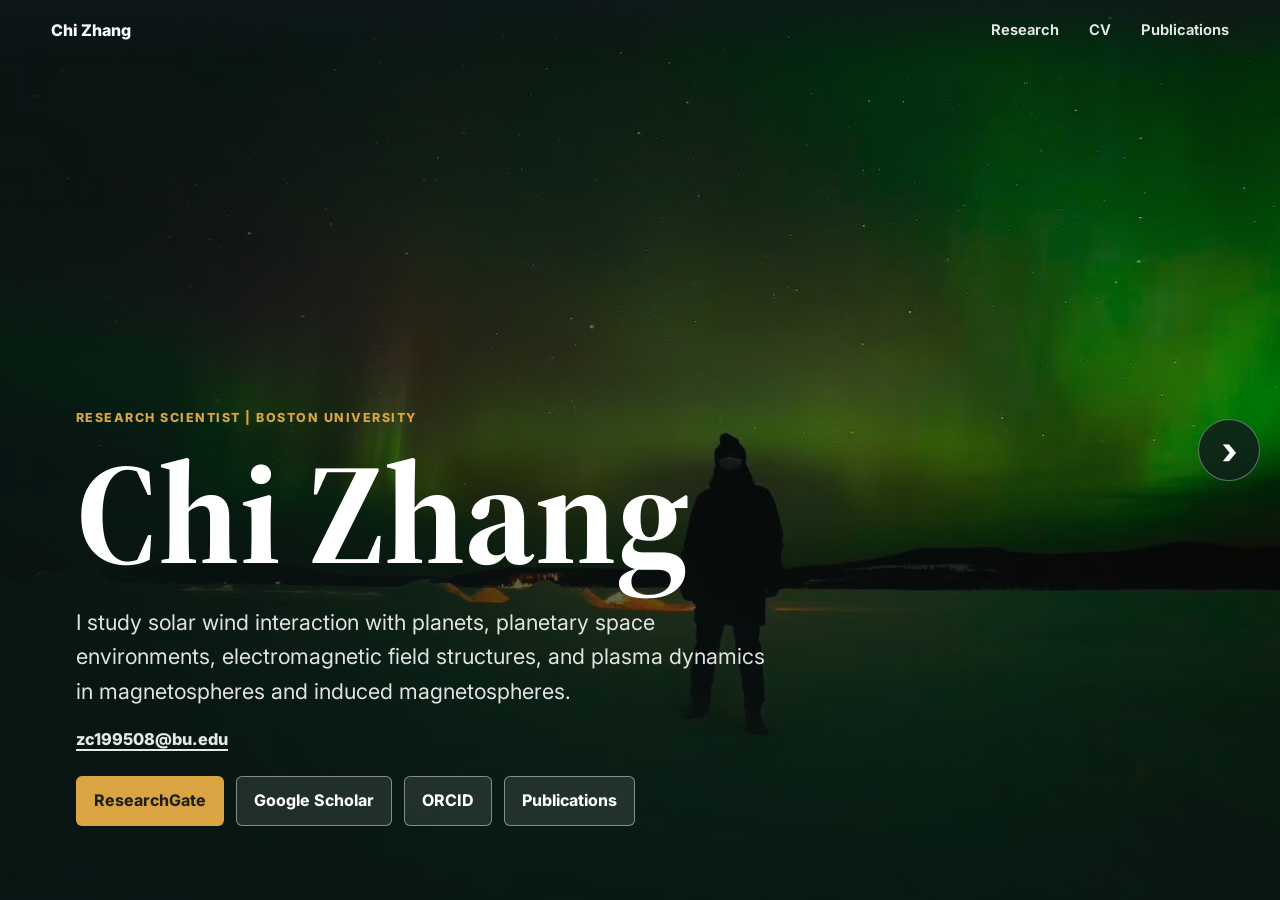
==== commit 70394b12: "Add latest 2026 publications" ====
--- a/index.html
+++ b/index.html
@@ -4,7 +4,7 @@
   <meta charset="utf-8">
   <meta name="viewport" content="width=device-width, initial-scale=1">
   <meta name="description" content="Chi Zhang, Research Scientist at Boston University Center for Space Physics. Space plasma physics, Martian ion escape, and planetary magnetospheres.">
-  <title>Chi Zhang | Space Plasma Physics</title>
+  <title>Chi Zhang</title>
   <link rel="preconnect" href="https://fonts.googleapis.com">
   <link rel="preconnect" href="https://fonts.gstatic.com" crossorigin>
   <link href="https://fonts.googleapis.com/css2?family=Inter:wght@400;500;600;700;800&family=Source+Serif+4:wght@600;700&display=swap" rel="stylesheet">
@@ -100,57 +100,74 @@
 
     <section id="featured" class="section featured-section" aria-labelledby="featured-title">
       <div class="container">
-        <div class="section-heading">
-          <p class="section-kicker">Featured Work</p>
-          <h2 id="featured-title">Research Highlights</h2>
-          <p class="muted">Representative papers on Martian ion drift, ion escape, magnetic fields, electrons, and solar wind interaction.</p>
+        <div class="section-heading featured-heading">
+          <div>
+            <p class="section-kicker">Featured Work</p>
+            <h2 id="featured-title">Research Highlights</h2>
+          </div>
+          <a class="button dark" href="publications.html">View Full Publications</a>
         </div>
         <div class="featured-grid">
-          <article class="featured-lead">
+          <article>
+            <img class="featured-card-media" src="assets/paper-khi-ion-escape.png" alt="Kelvin-Helmholtz-instability-driven atmospheric ion escape at Mars">
+            <div class="featured-copy">
+              <p class="year">Science Advances | 2026</p>
+              <h3>Simultaneous Mars-orbit observations reveal Kelvin-Helmholtz-instability-driven bulk atmospheric ion escape</h3>
+              <p class="doi"><a href="https://doi.org/10.1126/sciadv.aed9072">DOI: 10.1126/sciadv.aed9072</a></p>
+              <a class="article-link" href="https://doi.org/10.1126/sciadv.aed9072">Read the article</a>
+              <p class="featured-note">Simultaneous orbital observations show that Kelvin-Helmholtz instability can drive bulk atmospheric ion escape from Mars.</p>
+            </div>
+          </article>
+          <article>
             <img src="assets/paper-ion-drift.jpg" alt="Conceptual illustration of ion drift patterns at Mars">
-            <div>
+            <div class="featured-copy">
               <p class="year">Nature Communications | 2023</p>
               <h3>Detection of magnetospheric ion drift patterns at Mars</h3>
-              <p>
-                Discovery of wedge-like ion dispersion structures within Martian crustal fields, showing that magnetized ion behavior typical of intrinsic magnetospheres can also occur at Mars.
-              </p>
               <p class="doi"><a href="https://doi.org/10.1038/s41467-023-42630-7">DOI: 10.1038/s41467-023-42630-7</a></p>
-              <a href="https://www.nature.com/articles/s41467-023-42630-7">Read the article</a>
+              <a class="article-link" href="https://www.nature.com/articles/s41467-023-42630-7">Read the article</a>
+              <p class="featured-note">First discovery that solar wind ions can be trapped within Martian crustal magnetic fields and form drift dispersion patterns.</p>
             </div>
           </article>
           <article>
             <img class="featured-card-media" src="assets/paper-anomalous-ion-escape.jpg" alt="MAVEN and Tianwen-1 observations of anomalous ion escape at Mars">
-            <p class="year">Nature Communications | 2025</p>
-            <h3>Anomalous Transient Enhancement of Planetary Ion Escape at Mars</h3>
-            <p>Multi-spacecraft observations reveal transient ion escape enhancement at Mars under steady and weak solar wind conditions.</p>
-            <p class="doi"><a href="https://doi.org/10.1038/s41467-025-58351-y">DOI: 10.1038/s41467-025-58351-y</a></p>
-            <a href="https://www.nature.com/articles/s41467-025-58351-y">Read the article</a>
+            <div class="featured-copy">
+              <p class="year">Nature Communications | 2025</p>
+              <h3>Anomalous Transient Enhancement of Planetary Ion Escape at Mars</h3>
+              <p class="doi"><a href="https://doi.org/10.1038/s41467-025-58351-y">DOI: 10.1038/s41467-025-58351-y</a></p>
+              <a class="article-link" href="https://www.nature.com/articles/s41467-025-58351-y">Read the article</a>
+              <p class="featured-note">Multi-spacecraft observations reveal bursty, unusually strong ion escape at Mars under relatively steady and weak solar wind conditions.</p>
+            </div>
           </article>
           <article>
             <img class="featured-card-media" src="assets/paper-global-energy.jpg" alt="Global energy transport and conversion in the solar wind-Mars interaction">
-            <p class="year">JGR: Planets | 2025</p>
-            <h3>Global Energy Transport and Conversion in the Solar Wind-Mars Interaction</h3>
-            <p>Statistical maps of electromagnetic energy transport and conversion across the Martian space environment.</p>
-            <p class="doi"><a href="https://doi.org/10.1029/2025JE009295">DOI: 10.1029/2025JE009295</a></p>
-            <a href="https://doi.org/10.1029/2025JE009295">Read the article</a>
+            <div class="featured-copy">
+              <p class="year">JGR: Planets | 2025</p>
+              <h3>Global Energy Transport and Conversion in the Solar Wind-Mars Interaction</h3>
+              <p class="doi"><a href="https://doi.org/10.1029/2025JE009295">DOI: 10.1029/2025JE009295</a></p>
+              <a class="article-link" href="https://doi.org/10.1029/2025JE009295">Read the article</a>
+              <p class="featured-note">Constructs global MAVEN-based maps of electromagnetic energy transport and conversion throughout the Martian space environment.</p>
+            </div>
           </article>
           <article>
             <img class="featured-card-media" src="assets/paper-3d-magnetic-field.jpg" alt="Three-dimensional induced magnetic field configuration around Mars">
-            <p class="year">JGR: Planets | 2022</p>
-            <h3>Three-Dimensional Configuration of Induced Magnetic Fields Around Mars</h3>
-            <p>Observational reconstruction of the induced magnetic field configuration around Mars.</p>
-            <p class="doi"><a href="https://doi.org/10.1029/2022JE007334">DOI: 10.1029/2022JE007334</a></p>
+            <div class="featured-copy">
+              <p class="year">JGR: Planets | 2022</p>
+              <h3>Three-Dimensional Configuration of Induced Magnetic Fields Around Mars</h3>
+              <p class="doi"><a href="https://doi.org/10.1029/2022JE007334">DOI: 10.1029/2022JE007334</a></p>
+              <a class="article-link" href="https://doi.org/10.1029/2022JE007334">Read the article</a>
+              <p class="featured-note">Provides a three-dimensional observational picture of how the interplanetary magnetic field drapes, piles up, and forms the Martian induced magnetotail.</p>
+            </div>
           </article>
           <article>
             <img class="featured-card-media" src="assets/paper-ulf-wave.png" alt="Illustration of ULF waves reforming the Martian bow shock">
-            <p class="year">AGU Advances | 2025</p>
-            <h3>Role of ULF Waves in Reforming the Martian Bow Shock</h3>
-            <p>A study of how ultra-low-frequency waves contribute to Martian bow shock dynamics and reformation.</p>
-            <p class="doi"><a href="https://doi.org/10.1029/2025AV001654">DOI: 10.1029/2025AV001654</a></p>
-          </article>
-        </div>
-        <div class="section-action">
-          <a class="button dark" href="publications.html">View Full Publications</a>
+            <div class="featured-copy">
+              <p class="year">AGU Advances | 2025</p>
+              <h3>Role of ULF Waves in Reforming the Martian Bow Shock</h3>
+              <p class="doi"><a href="https://doi.org/10.1029/2025AV001654">DOI: 10.1029/2025AV001654</a></p>
+              <a class="article-link" href="https://doi.org/10.1029/2025AV001654">Read the article</a>
+              <p class="featured-note">Shows that foreshock ULF waves can drive a more global, less geometry-dependent reformation of the Martian bow shock.</p>
+            </div>
+          </article>
         </div>
       </div>
       <a class="page-arrow prev" href="#role" aria-label="Previous section">‹</a>
@@ -161,8 +178,7 @@
       <div class="container cv-layout">
         <div class="section-heading">
           <p class="section-kicker">CV</p>
-          <h2>Education & Positions</h2>
-          <p class="muted">Academic training, appointments, and selected honors.</p>
+          <h2>Education, Positions, and Service</h2>
         </div>
         <div class="cv-columns">
           <section aria-labelledby="education-title">
@@ -212,6 +228,29 @@
               <p><span>2020</span> National Scholarship, Chinese Academy of Sciences</p>
             </div>
           </section>
+          <section aria-labelledby="projects-title">
+            <h3 id="projects-title">Current Research Projects</h3>
+            <div class="timeline">
+              <article>
+                <p class="date">2024.09 - 2027.08</p>
+                <h4>Exploring the Effects of Foreshock on Solar Wind and Mars Interaction</h4>
+                <p>NASA Solar System Workings. Chuanfei Dong, Principal Investigator. Chi Zhang, Science Principal Investigator.</p>
+              </article>
+            </div>
+          </section>
+          <section aria-labelledby="service-title">
+            <h3 id="service-title">Program Review Service</h3>
+            <div class="honor-list">
+              <p><span>2025</span> Panel Reviewer, NASA Heliophysics Theory, Modeling, and Simulations program</p>
+              <p><span>2024</span> Panel Reviewer, NASA Planetary Data Archiving, Restoration, and Tools program</p>
+            </div>
+          </section>
+          <section aria-labelledby="mission-service-title">
+            <h3 id="mission-service-title">Mission Service</h3>
+            <div class="honor-list">
+              <p><span>2023 - Present</span> Mission Team Member, Mars Atmosphere and Volatile EvolutioN (MAVEN), NASA</p>
+            </div>
+          </section>
         </div>
       </div>
       <a class="page-arrow prev" href="#featured" aria-label="Previous section">‹</a>
--- a/styles.css
+++ b/styles.css
@@ -78,6 +78,7 @@
 nav a {
   text-decoration: none;
   opacity: 0.9;
+  white-space: nowrap;
 }
 
 nav a:hover {
@@ -113,6 +114,7 @@
   position: relative;
   flex: 0 0 100vw;
   height: 100svh;
+  overflow-x: hidden;
   overflow-y: auto;
   scroll-snap-align: start;
   scroll-snap-stop: always;
@@ -123,15 +125,15 @@
   z-index: 12;
   top: 50%;
   display: inline-grid;
-  width: 68px;
-  height: 68px;
+  width: 62px;
+  height: 62px;
   place-items: center;
   border-radius: 999px;
   color: var(--white);
   border: 1px solid rgba(255, 255, 255, 0.36);
   background: rgba(17, 25, 28, 0.82);
   box-shadow: 0 18px 48px rgba(17, 25, 28, 0.28);
-  font-size: 2.7rem;
+  font-size: 2.45rem;
   font-weight: 700;
   line-height: 1;
   text-decoration: none;
@@ -140,11 +142,11 @@
 }
 
 .page-arrow.prev {
-  left: 20px;
+  left: clamp(12px, 1.6vw, 20px);
 }
 
 .page-arrow.next {
-  right: 20px;
+  right: clamp(12px, 1.6vw, 20px);
 }
 
 .page-arrow:hover {
@@ -165,11 +167,11 @@
 }
 
 .horizontal-deck .featured-section .section-heading {
-  margin-bottom: 18px;
-}
-
-.horizontal-deck .featured-section .section-action {
-  margin-top: 16px;
+  margin-bottom: 16px;
+}
+
+.horizontal-deck .featured-section .section-heading h2 {
+  margin-bottom: 0;
 }
 
 .horizontal-deck .hero {
@@ -183,8 +185,23 @@
 }
 
 .horizontal-deck #featured {
-  padding-top: clamp(56px, 4vw, 68px);
-  padding-bottom: clamp(24px, 3vw, 38px);
+  align-items: start;
+  padding-top: clamp(46px, 4vw, 64px);
+  padding-bottom: clamp(28px, 4vw, 48px);
+}
+
+.horizontal-deck #featured .page-arrow {
+  width: 56px;
+  height: 56px;
+  font-size: 2.2rem;
+}
+
+.horizontal-deck #featured .page-arrow.prev {
+  left: 10px;
+}
+
+.horizontal-deck #featured .page-arrow.next {
+  right: 10px;
 }
 
 .hero-media,
@@ -225,6 +242,17 @@
 h3,
 p {
   overflow-wrap: anywhere;
+}
+
+main,
+section,
+.container,
+.hero-content,
+.intro-copy,
+.profile-card,
+.featured-copy,
+.publication-detail-list li {
+  min-width: 0;
 }
 
 h1,
@@ -286,6 +314,7 @@
   padding: 11px 17px;
   font-weight: 750;
   text-decoration: none;
+  white-space: nowrap;
   transition: transform 180ms ease, background 180ms ease, border-color 180ms ease;
 }
 
@@ -335,12 +364,12 @@
 
 .horizontal-deck .intro-grid {
   width: min(1320px, calc(100% - 96px));
-  grid-template-columns: minmax(360px, 0.92fr) minmax(520px, 1.08fr);
+  grid-template-columns: minmax(340px, 0.88fr) minmax(520px, 1.12fr);
   grid-template-areas:
     "copy copy"
     "photo card";
   align-items: center;
-  gap: 14px clamp(44px, 5vw, 76px);
+  gap: clamp(12px, 1.4vw, 20px) clamp(40px, 5vw, 72px);
 }
 
 .horizontal-deck .intro-copy {
@@ -351,7 +380,7 @@
 }
 
 .horizontal-deck .intro-copy h2 {
-  font-size: clamp(3.8rem, 5.1vw, 5.8rem);
+  font-size: clamp(3.35rem, 4.6vw, 5.2rem);
   margin-bottom: 8px;
 }
 
@@ -367,8 +396,8 @@
   display: block;
   grid-area: photo;
   justify-self: end;
-  width: min(500px, 100%);
-  height: min(520px, calc(100svh - 250px));
+  width: min(470px, 100%);
+  height: min(500px, calc(100svh - 252px));
   aspect-ratio: auto;
   object-fit: cover;
   border-radius: 8px;
@@ -379,15 +408,15 @@
   grid-area: card;
   justify-self: start;
   grid-template-columns: 1fr;
-  width: min(720px, 100%);
-  padding: clamp(18px, 1.8vw, 24px);
+  width: min(760px, 100%);
+  padding: clamp(18px, 1.7vw, 22px);
 }
 
 .horizontal-deck .profile-card > p {
   margin: 0 0 16px;
   color: var(--muted);
-  font-size: clamp(1.08rem, 1.25vw, 1.28rem);
-  line-height: 1.52;
+  font-size: clamp(1rem, 1.13vw, 1.16rem);
+  line-height: 1.48;
 }
 
 .horizontal-deck .intro-grid::after {
@@ -505,100 +534,80 @@
 
 .featured-grid {
   display: grid;
-  grid-template-columns: minmax(0, 1.1fr) minmax(0, 0.9fr);
-  gap: 16px;
+  grid-template-columns: 1fr;
+  gap: 12px;
 }
 
 .horizontal-deck .featured-grid {
-  grid-template-columns: repeat(3, minmax(0, 1fr));
-  grid-template-rows: repeat(2, minmax(0, 1fr));
+  grid-template-columns: repeat(6, minmax(0, 1fr));
   align-items: stretch;
-  height: min(520px, calc(100svh - 300px));
-  gap: 18px;
+  height: auto;
+  gap: 14px;
 }
 
 .horizontal-deck .featured-section .container {
-  width: min(1340px, calc(100% - 96px));
+  width: min(1220px, calc(100% - 132px));
+}
+
+.featured-heading {
+  display: flex;
+  max-width: none;
+  align-items: end;
+  justify-content: space-between;
+  gap: 24px;
+}
+
+.featured-heading .button {
+  flex: 0 0 auto;
 }
 
 .featured-grid article {
+  display: grid;
+  grid-template-columns: minmax(220px, 0.34fr) minmax(0, 1fr);
+  gap: 22px;
+  align-items: center;
   border: 1px solid rgba(31, 77, 67, 0.16);
   border-radius: 8px;
-  padding: 24px;
+  padding: 14px;
   background: rgba(255, 255, 255, 0.72);
   box-shadow: 0 14px 44px rgba(20, 31, 36, 0.08);
 }
 
 .horizontal-deck .featured-grid article {
+  grid-template-columns: 1fr;
+  align-content: start;
+  grid-column: span 2;
   min-height: 0;
-  overflow: hidden;
-  padding: 18px;
-}
-
-.horizontal-deck .featured-grid article:not(.featured-lead) {
-  display: flex;
-  flex-direction: column;
-}
-
-.featured-grid .featured-lead {
-  grid-row: span 2;
-  display: block;
-  min-height: 0;
-  padding: 0;
-  overflow: hidden;
-  color: var(--ink);
-  background: var(--white);
-}
-
-.horizontal-deck .featured-grid .featured-lead {
-  grid-row: span 2;
-}
-
-.featured-grid .featured-lead > img {
+  overflow: visible;
+  padding: 13px;
+}
+
+.horizontal-deck .featured-grid article:nth-child(-n + 2) {
+  grid-column: span 3;
+}
+
+.featured-grid article > img,
+.featured-card-media {
   width: 100%;
-  aspect-ratio: 1.08;
+  max-width: none;
+  height: 128px;
   object-fit: contain;
-  background: #050708;
-}
-
-.horizontal-deck .featured-grid .featured-lead > img {
-  height: 50%;
-  aspect-ratio: auto;
-  object-fit: contain;
-  background: #050708;
-}
-
-.featured-grid .featured-lead > div {
-  padding: 24px 26px 28px;
-  background: linear-gradient(180deg, #ffffff, #f7f6f1);
-}
-
-.horizontal-deck .featured-grid .featured-lead > div {
-  height: 50%;
-  padding: 18px 22px;
-  overflow: hidden;
-}
-
-.featured-card-media {
-  width: calc(100% + 48px);
-  max-width: none;
-  height: 148px;
-  object-fit: cover;
-  margin: -24px -24px 18px;
-  border-radius: 8px 8px 0 0;
-}
-
+  margin: 0;
+  border-radius: 6px;
+  background: #f7f6f1;
+}
+
+.horizontal-deck .featured-grid article > img,
 .horizontal-deck .featured-card-media {
-  width: calc(100% + 36px);
-  height: clamp(136px, 17svh, 160px);
-  flex: 0 0 clamp(136px, 17svh, 160px);
-  margin: -18px -18px 16px;
+  width: 100%;
+  height: clamp(112px, 16svh, 148px);
+  margin: 0;
   object-fit: contain;
   background: #f7f6f1;
 }
 
 .featured-grid .year {
-  margin: 0 0 10px;
+  margin: 0 0 6px;
   color: var(--rust);
   font-size: 0.78rem;
   font-weight: 850;
@@ -607,50 +616,56 @@
 }
 
 .featured-grid h3 {
-  font-size: clamp(1.35rem, 2.4vw, 2.25rem);
-}
-
-.featured-grid article:not(.featured-lead) h3 {
-  font-size: 1.16rem;
-}
-
-.horizontal-deck .featured-grid article:not(.featured-lead) h3 {
-  font-size: clamp(0.92rem, 0.95vw, 1.04rem);
+  margin-bottom: 6px;
+  font-size: clamp(1.06rem, 1.24vw, 1.24rem);
   line-height: 1.18;
-  margin-bottom: 8px;
-}
-
-.horizontal-deck .featured-grid .featured-lead h3 {
-  font-size: clamp(1.26rem, 2vw, 1.75rem);
+}
+
+.horizontal-deck .featured-grid h3 {
+  font-size: clamp(1rem, 1.08vw, 1.14rem);
+  line-height: 1.18;
+  margin-bottom: 6px;
 }
 
 .featured-grid p {
-  margin: 0 0 18px;
+  margin: 0 0 8px;
   color: var(--muted);
 }
 
 .horizontal-deck .featured-grid p {
   margin-bottom: 6px;
-  font-size: 0.92rem;
-  line-height: 1.45;
-}
-
-.horizontal-deck .featured-grid p:not(.year):not(.doi) {
-  display: none;
+  font-size: 0.84rem;
+  line-height: 1.35;
+}
+
+.horizontal-deck .featured-grid .year {
+  font-size: 0.72rem;
+  letter-spacing: 0.06em;
 }
 
 .horizontal-deck .featured-grid .doi,
 .horizontal-deck .featured-grid a {
-  font-size: 0.84rem;
-}
-
-.horizontal-deck .featured-grid article:not(.featured-lead) .doi {
-  margin-top: auto;
-  margin-bottom: 0;
-}
-
-.horizontal-deck .featured-grid article:not(.featured-lead) > a {
-  display: none;
+  font-size: 0.8rem;
+}
+
+.horizontal-deck .featured-grid .doi {
+  margin-top: 0;
+  margin-bottom: 4px;
+  line-height: 1.2;
+}
+
+.horizontal-deck .featured-grid .doi a {
+  font-size: 0.82rem;
+  line-height: 1.2;
+}
+
+.featured-copy {
+  min-width: 0;
+}
+
+.featured-note {
+  margin-top: 8px;
+  max-width: 760px;
 }
 
 .featured-grid .doi a {
@@ -660,19 +675,11 @@
   text-underline-offset: 4px;
 }
 
-.featured-grid .featured-lead p {
-  color: var(--muted);
-}
-
 .featured-grid a {
   color: var(--forest);
   font-weight: 800;
   text-decoration-thickness: 2px;
   text-underline-offset: 4px;
-}
-
-.featured-grid .featured-lead a {
-  color: var(--forest);
 }
 
 .section-action {
@@ -717,14 +724,19 @@
 
 .cv-layout {
   display: grid;
-  grid-template-columns: 0.68fr 1.32fr;
-  gap: clamp(32px, 6vw, 78px);
+  grid-template-columns: minmax(220px, 0.58fr) minmax(0, 1.42fr);
+  gap: clamp(28px, 5vw, 64px);
   align-items: start;
 }
 
 .cv-columns {
   display: grid;
+  grid-template-columns: repeat(2, minmax(0, 1fr));
   gap: 18px;
+}
+
+.cv-columns .honors {
+  grid-row: span 2;
 }
 
 .cv-columns > section {
@@ -869,6 +881,7 @@
 
 .publication-page {
   background: #e8efec;
+  overflow-x: hidden;
 }
 
 .publication-hero {
@@ -892,8 +905,8 @@
 
 .publication-page-layout {
   display: grid;
-  grid-template-columns: 0.36fr 1fr;
-  gap: clamp(30px, 5vw, 70px);
+  grid-template-columns: minmax(180px, 0.28fr) minmax(0, 1fr);
+  gap: clamp(26px, 4vw, 54px);
   align-items: start;
 }
 
@@ -944,12 +957,12 @@
 }
 
 .publication-note h2 {
-  font-size: clamp(2.2rem, 4vw, 4.4rem);
+  font-size: clamp(2.1rem, 3.4vw, 3.7rem);
 }
 
 .publication-detail-list {
   display: grid;
-  gap: 14px;
+  gap: 12px;
   margin: 0;
   padding: 0;
   list-style: none;
@@ -961,7 +974,7 @@
   position: relative;
   border-left: 4px solid var(--forest);
   border-radius: 0 8px 8px 0;
-  padding: 20px 58px 20px 22px;
+  padding: 18px 58px 18px 22px;
   background: rgba(255, 255, 255, 0.78);
   box-shadow: 0 12px 32px rgba(20, 31, 36, 0.06);
 }
@@ -977,8 +990,8 @@
 }
 
 .publication-detail-list h3 {
-  margin-bottom: 8px;
-  font-size: 1.14rem;
+  margin-bottom: 7px;
+  font-size: 1.08rem;
 }
 
 .pub-meta {
@@ -993,6 +1006,8 @@
 .publication-detail-list .authors {
   margin: 0 0 10px;
   color: var(--muted);
+  font-size: 0.94rem;
+  line-height: 1.45;
 }
 
 .publication-detail-list a {
@@ -1095,19 +1110,61 @@
   .site-header {
     position: absolute;
     align-items: flex-start;
-    padding-top: 16px;
+    gap: 12px;
+    padding: 16px 20px 0;
   }
 
   nav {
     justify-content: flex-end;
     flex-wrap: wrap;
     gap: 8px 14px;
-    font-size: 0.82rem;
+    font-size: 0.8rem;
   }
 
   .hero {
     min-height: 86svh;
     padding-top: 112px;
+  }
+
+  .horizontal-deck .hero {
+    align-items: end;
+    padding: 118px 23px 46px;
+  }
+
+  .horizontal-deck .hero-content {
+    width: calc(100vw - 46px);
+    max-width: calc(100vw - 46px);
+  }
+
+  .horizontal-deck > section {
+    height: 100svh;
+  }
+
+  .page-arrow,
+  .horizontal-deck #featured .page-arrow {
+    top: auto;
+    right: 18px;
+    bottom: 28px;
+    width: 48px;
+    height: 48px;
+    font-size: 1.9rem;
+    transform: none;
+  }
+
+  .page-arrow.prev,
+  .horizontal-deck #featured .page-arrow.prev {
+    left: 18px;
+    right: auto;
+  }
+
+  .page-arrow:hover {
+    transform: none;
+  }
+
+  .hero .page-arrow.next {
+    top: 54%;
+    bottom: auto;
+    transform: translateY(-50%);
   }
 
   .intro-grid,
@@ -1119,12 +1176,90 @@
     grid-template-columns: 1fr;
   }
 
+  .horizontal-deck .intro-grid {
+    width: min(100%, calc(100% - 46px));
+    grid-template-columns: 1fr;
+    grid-template-areas:
+      "copy"
+      "photo"
+      "card";
+    gap: 14px;
+  }
+
+  .horizontal-deck .intro-copy {
+    text-align: left;
+  }
+
+  .horizontal-deck .intro-copy h2 {
+    font-size: clamp(2.35rem, 12vw, 3.7rem);
+  }
+
+  .horizontal-deck .role-photo {
+    justify-self: stretch;
+    width: 100%;
+    height: min(230px, 28svh);
+  }
+
+  .horizontal-deck .profile-card {
+    width: 100%;
+    padding: 15px;
+  }
+
+  .horizontal-deck .profile-card > p {
+    display: none;
+  }
+
+  .role-focus ul {
+    grid-template-columns: 1fr;
+    gap: 8px;
+  }
+
+  .role-focus span {
+    display: none;
+  }
+
+  .featured-heading {
+    display: grid;
+    align-items: start;
+    gap: 12px;
+  }
+
+  .horizontal-deck #featured {
+    padding-top: 74px;
+    padding-bottom: 84px;
+  }
+
+  .horizontal-deck .featured-section .container {
+    width: min(100%, calc(100% - 46px));
+  }
+
+  .horizontal-deck .featured-grid {
+    grid-template-columns: 1fr;
+    gap: 12px;
+  }
+
+  .horizontal-deck .featured-grid article,
+  .horizontal-deck .featured-grid article:nth-child(-n + 2) {
+    grid-column: auto;
+  }
+
+  .featured-grid article {
+    grid-template-columns: 1fr;
+  }
+
+  .featured-grid article > img,
+  .featured-card-media,
+  .horizontal-deck .featured-grid article > img,
+  .horizontal-deck .featured-card-media {
+    height: min(190px, 24svh);
+  }
+
+  .horizontal-deck .featured-grid .featured-note {
+    display: none;
+  }
+
   .research-grid {
     grid-template-columns: repeat(2, minmax(0, 1fr));
-  }
-
-  .featured-grid .featured-lead {
-    grid-row: auto;
   }
 
   .publication-list article {
@@ -1162,6 +1297,14 @@
 
   .publication-note {
     position: static;
+  }
+
+  .cv-columns {
+    grid-template-columns: 1fr;
+  }
+
+  .cv-columns .honors {
+    grid-row: auto;
   }
 }
 
@@ -1226,7 +1369,7 @@
 
 @media (max-width: 560px) {
   .site-header {
-    display: block;
+    display: grid;
   }
 
   nav {
@@ -1239,8 +1382,61 @@
     padding-bottom: 52px;
   }
 
+  .hero-copy {
+    width: min(30ch, 100%);
+    max-width: min(30ch, calc(100vw - 46px));
+    margin-bottom: 22px;
+    font-size: 1rem;
+    line-height: 1.5;
+  }
+
+  .hero-email {
+    margin-bottom: 18px;
+  }
+
+  .hero-actions {
+    display: grid;
+    grid-template-columns: 1fr;
+    gap: 10px;
+    width: min(260px, 100%);
+  }
+
+  .hero-actions .button {
+    min-width: 0;
+    min-height: 48px;
+    padding-inline: 10px;
+    font-size: 0.92rem;
+    text-align: center;
+    white-space: normal;
+  }
+
   h1 {
-    font-size: clamp(3.5rem, 18vw, 5.8rem);
+    font-size: clamp(3.45rem, 18vw, 5.6rem);
+  }
+
+  .publication-hero h1 {
+    max-width: 310px;
+    font-size: clamp(1.9rem, 8vw, 2.35rem);
+  }
+
+  .publication-page .container {
+    width: calc(100vw - 40px);
+    max-width: calc(100vw - 40px);
+  }
+
+  .publication-detail-list {
+    width: 100%;
+    max-width: 100%;
+  }
+
+  .publication-detail-list li {
+    width: min(330px, 100%);
+    max-width: min(330px, 100%);
+  }
+
+  .publication-hero .hero-actions {
+    grid-template-columns: 1fr;
+    width: min(260px, 100%);
   }
 
   .profile-card {
@@ -1291,7 +1487,40 @@
   }
 
   .publication-detail-list li {
-    padding-right: 44px;
+    min-width: 0;
+    padding: 16px;
+  }
+
+  .publication-detail-list li::after {
+    display: none;
+  }
+
+  .pub-meta {
+    font-size: 0.68rem;
+    line-height: 1.35;
+    overflow-wrap: anywhere;
+  }
+
+  .publication-detail-list h3 {
+    width: 100%;
+    max-width: 100%;
+    font-size: 0.92rem;
+    line-height: 1.24;
+    overflow-wrap: anywhere;
+  }
+
+  .publication-detail-list .authors {
+    width: 100%;
+    max-width: 100%;
+    font-size: 0.82rem;
+    line-height: 1.42;
+    overflow-wrap: anywhere;
+  }
+
+  .publication-detail-list a {
+    display: block;
+    max-width: 100%;
+    font-size: 0.9rem;
   }
 
   figure.wide {
